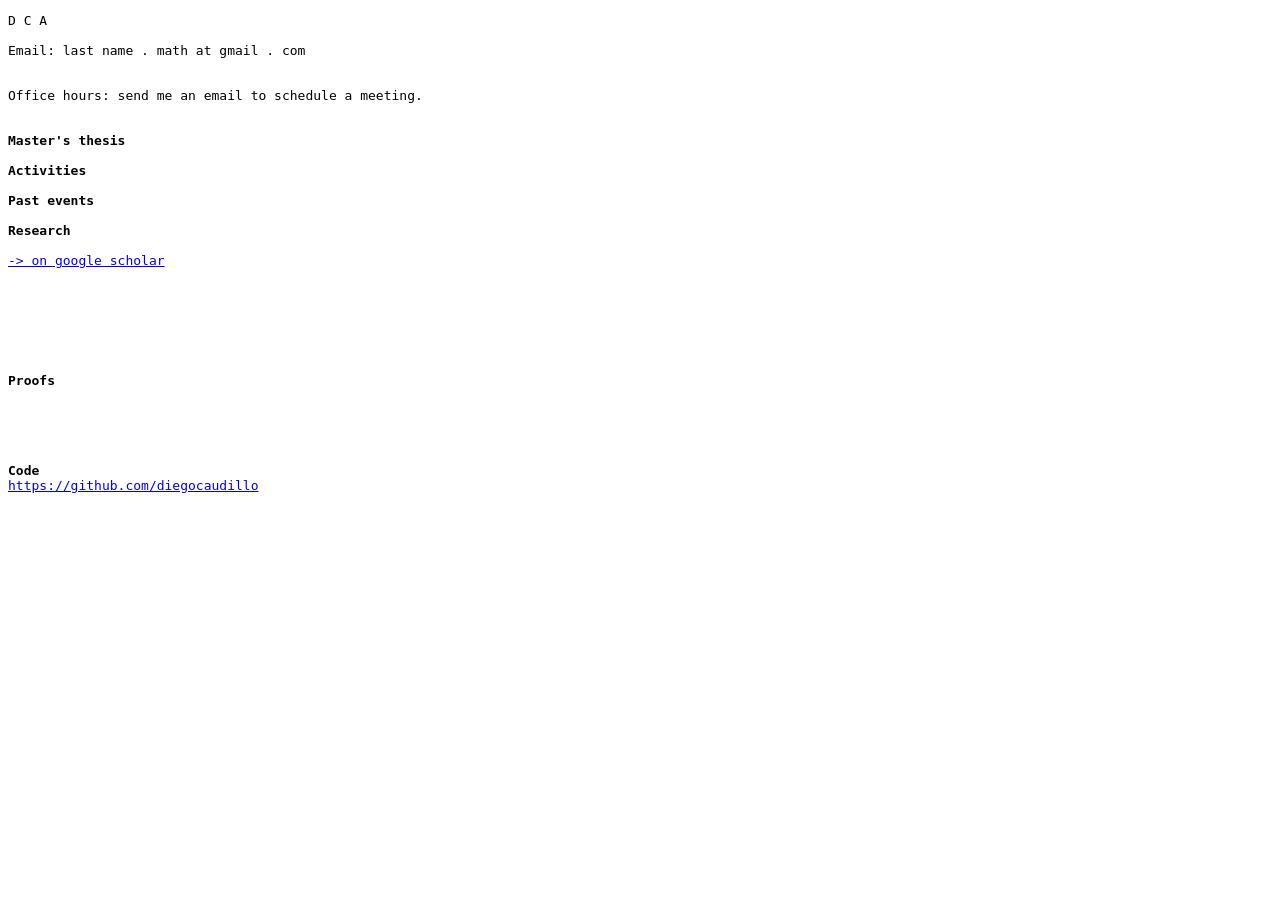
==== index.html @ 2223d01c "Update index.html" ====
<!DOCTYPE HTML PUBLIC "-//W3C//DTD HTML 4.01//EN" "http://www.w3.org/TR/html4/strict.dtd">
<html>
<head>
<meta http-equiv="content-type" content="text/html; charset=UTF-8">
</head>
<body>

<pre id='vimCodeElement'>
D C A 

Email: last name . math at gmail . com


Office hours: send me an email to schedule a meeting.


<b>Master's thesis</b>

<b>Activities</b>

<b>Past events</b>
  
<b>Research</b>

<a href='https://scholar.google.de/citations?user=&hl=en&oi=ao'>-> on google scholar</a>


<br/>
<br/>

<b>Proofs</b>


<br/>

<b>Code</b>
<a href="https://github.com/diegocaudillo">https://github.com/diegocaudillo</a>
</pre>
</body>
</html>
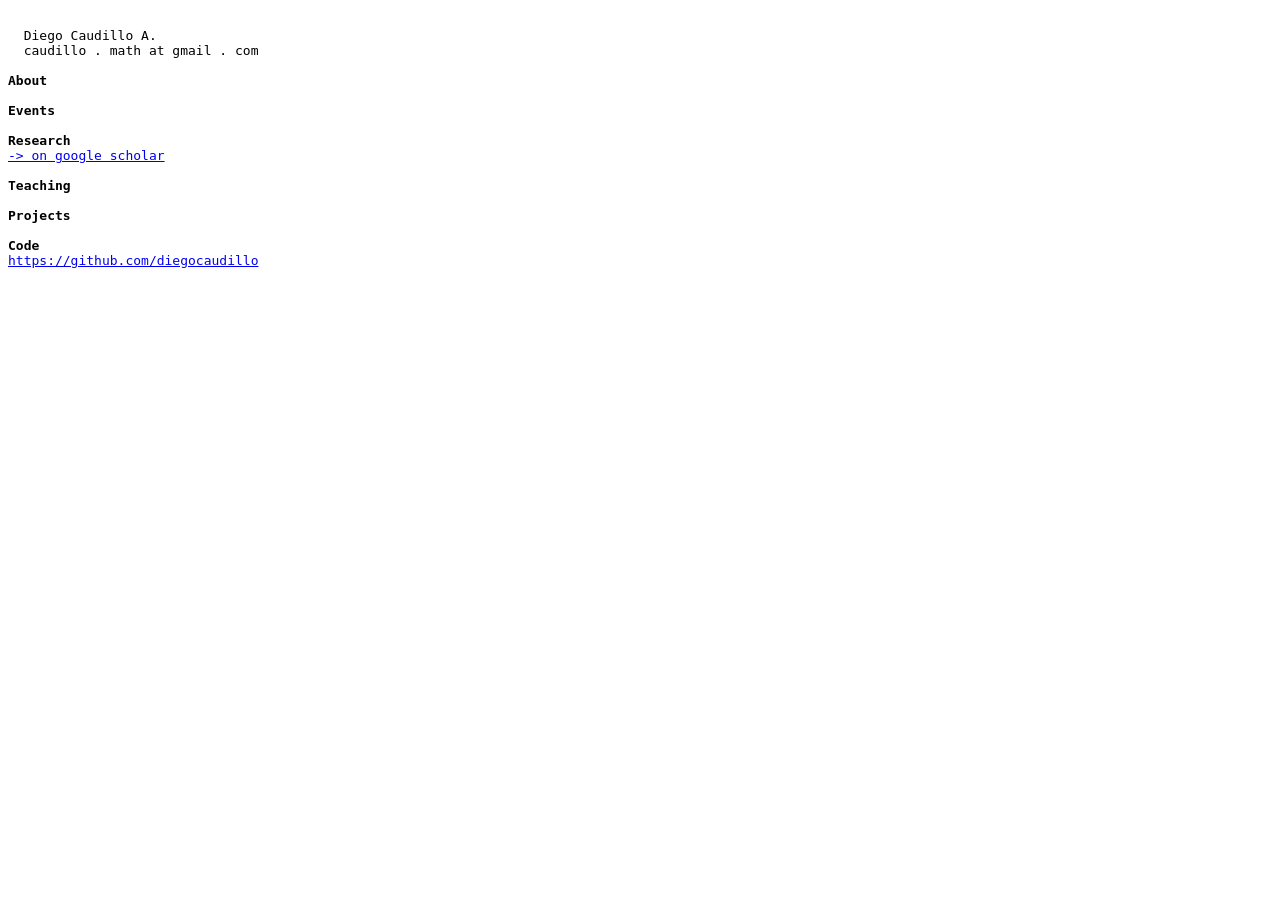
==== commit 197c0b81: "Update index.html" ====
--- a/index.html
+++ b/index.html
@@ -6,35 +6,24 @@
 <body>
 
 <pre id='vimCodeElement'>
-D C A 
 
-Email: last name . math at gmail . com
+  Diego Caudillo A.
+  caudillo . math at gmail . com
 
+<b>About</b>
 
-Office hours: send me an email to schedule a meeting.
-
-
-<b>Master's thesis</b>
-
-<b>Activities</b>
-
-<b>Past events</b>
+<b>Events</b>
   
 <b>Research</b>
+<a href='https://scholar.google.de/citations?user=xFqUCs0AAAAJ&hl=en&oi=ao'>-> on google scholar</a>
 
-<a href='https://scholar.google.de/citations?user=&hl=en&oi=ao'>-> on google scholar</a>
+<b>Teaching</b>
 
-
-<br/>
-<br/>
-
-<b>Proofs</b>
-
-
-<br/>
+<b>Projects</b>
 
 <b>Code</b>
 <a href="https://github.com/diegocaudillo">https://github.com/diegocaudillo</a>
+
 </pre>
 </body>
 </html>
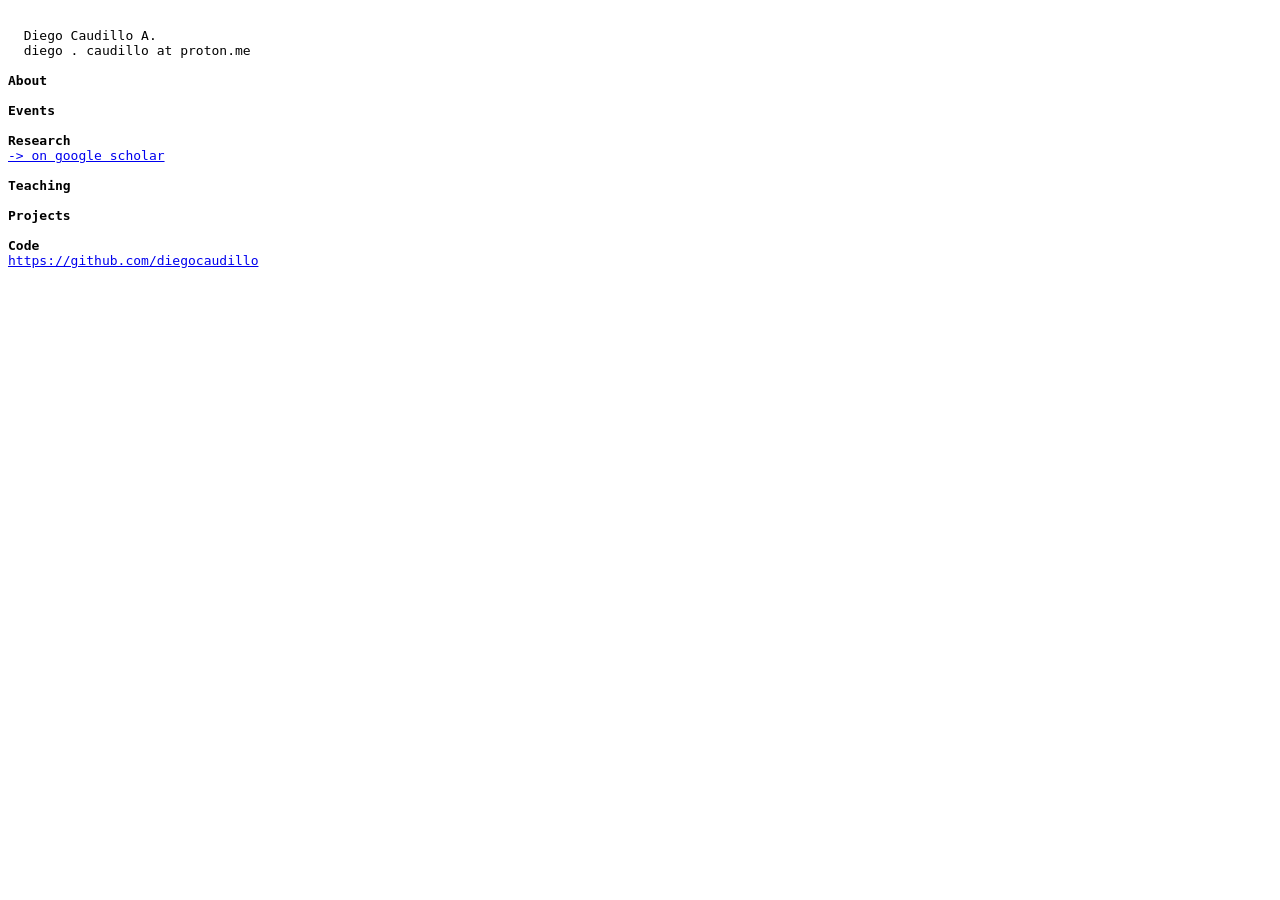
==== commit b6db139e: "Changed email" ====
--- a/index.html
+++ b/index.html
@@ -8,7 +8,7 @@
 <pre id='vimCodeElement'>
 
   Diego Caudillo A.
-  caudillo . math at gmail . com
+  diego . caudillo at proton.me
 
 <b>About</b>
 
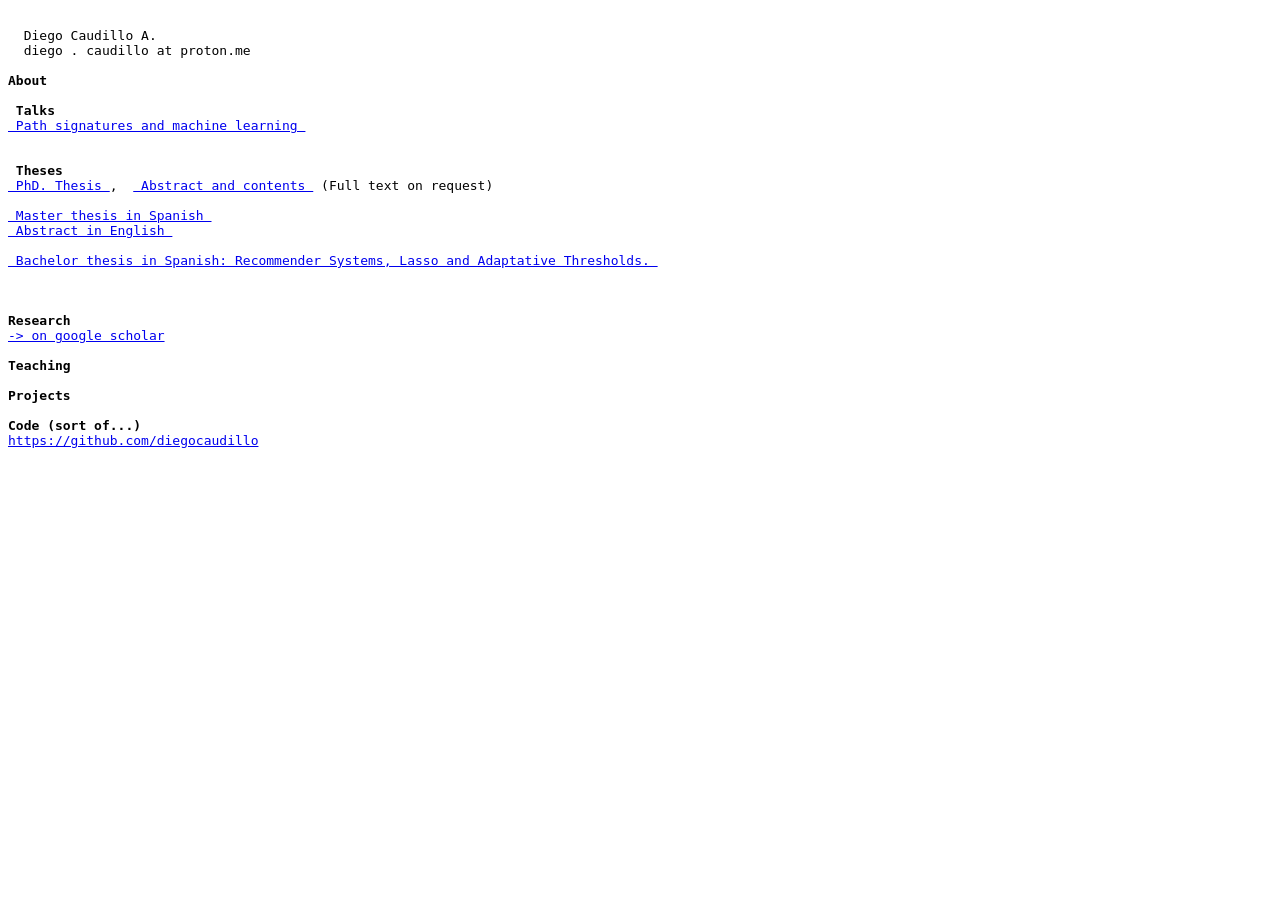
==== commit 1a39677d: "Update index.html" ====
--- a/index.html
+++ b/index.html
@@ -12,7 +12,16 @@
 
 <b>About</b>
 
-<b>Events</b>
+<b> Talks </b>
+<a href="https://diegocaudillo.github.io/TrialLecture.pdf"> Path signatures and machine learning </a> 
+
+  
+<b> Theses </b>
+<a href="https://ntnuopen.ntnu.no/ntnu-xmlui/handle/11250/3200512"> PhD. Thesis </a>,  <a href="https://diegocaudillo.github.io/PhD_Thesis.pdf"> Abstract and contents </a> (Full text on request)<br/>
+<a href="http://cimat.repositorioinstitucional.mx/jspui/handle/1008/1056"> Master thesis in Spanish </a> 
+<a href="https://diegocaudillo.github.io/Thesis%20Abstract.pdf"> Abstract in English </a> <br/>
+<a href="https://www.researchgate.net/publication/323918552_Modelos_Estadisticos_para_Sistemas_de_Recomendacion"> Bachelor thesis in Spanish: Recommender Systems, Lasso and Adaptative Thresholds. </a><br/>
+
   
 <b>Research</b>
 <a href='https://scholar.google.de/citations?user=xFqUCs0AAAAJ&hl=en&oi=ao'>-> on google scholar</a>
@@ -21,7 +30,7 @@
 
 <b>Projects</b>
 
-<b>Code</b>
+<b>Code (sort of...)</b>
 <a href="https://github.com/diegocaudillo">https://github.com/diegocaudillo</a>
 
 </pre>
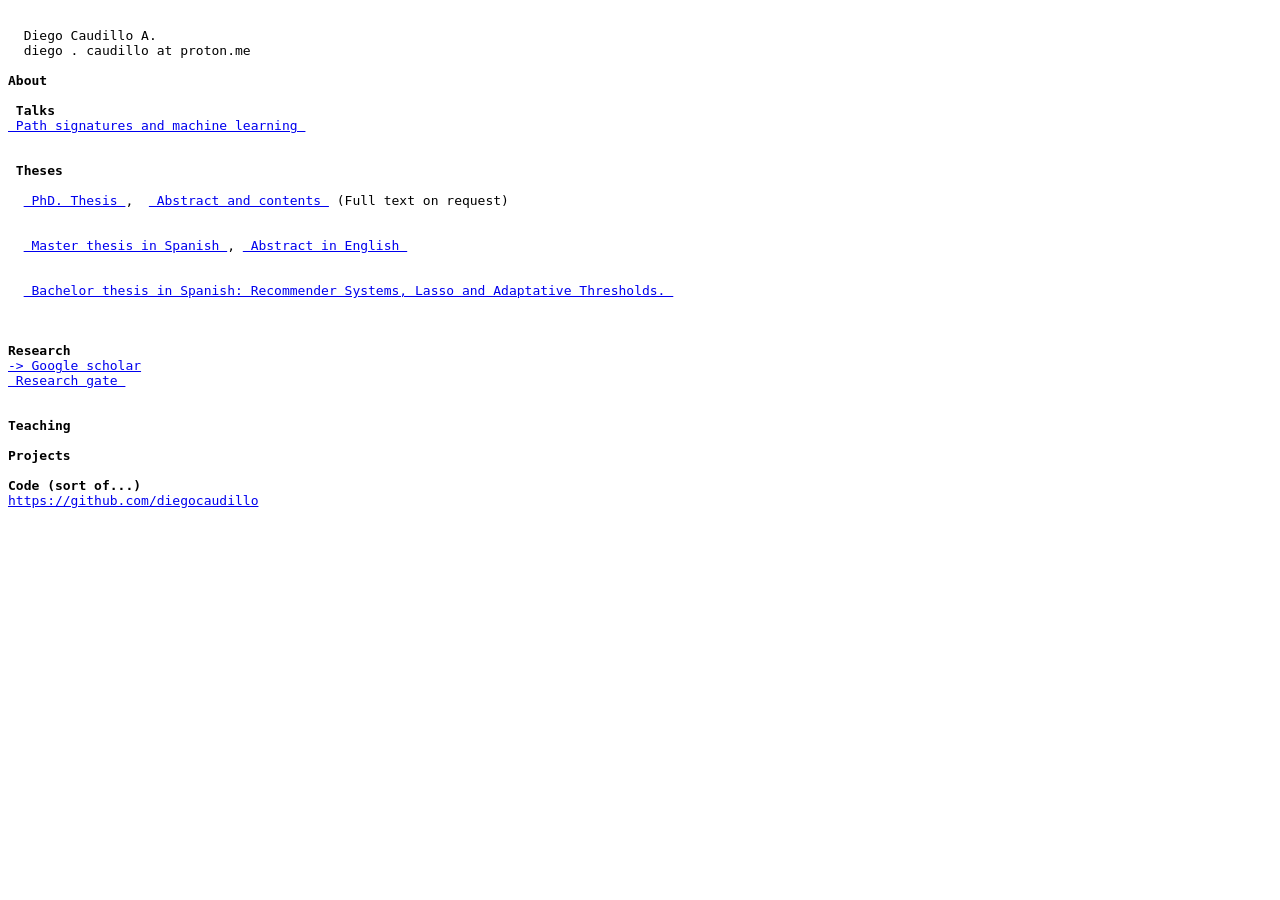
==== commit b124343c: "Update index.html" ====
--- a/index.html
+++ b/index.html
@@ -17,15 +17,19 @@
 
   
 <b> Theses </b>
-<a href="https://ntnuopen.ntnu.no/ntnu-xmlui/handle/11250/3200512"> PhD. Thesis </a>,  <a href="https://diegocaudillo.github.io/PhD_Thesis.pdf"> Abstract and contents </a> (Full text on request)<br/>
-<a href="http://cimat.repositorioinstitucional.mx/jspui/handle/1008/1056"> Master thesis in Spanish </a> 
-<a href="https://diegocaudillo.github.io/Thesis%20Abstract.pdf"> Abstract in English </a> <br/>
-<a href="https://www.researchgate.net/publication/323918552_Modelos_Estadisticos_para_Sistemas_de_Recomendacion"> Bachelor thesis in Spanish: Recommender Systems, Lasso and Adaptative Thresholds. </a><br/>
+
+  <a href="https://ntnuopen.ntnu.no/ntnu-xmlui/handle/11250/3200512"> PhD. Thesis </a>,  <a href="https://diegocaudillo.github.io/PhD_Thesis.pdf"> Abstract and contents </a> (Full text on request)<br/>
+
+  <a href="http://cimat.repositorioinstitucional.mx/jspui/handle/1008/1056"> Master thesis in Spanish </a>, <a href="https://diegocaudillo.github.io/Thesis%20Abstract.pdf"> Abstract in English </a> <br/>
+
+  <a href="https://www.researchgate.net/publication/323918552_Modelos_Estadisticos_para_Sistemas_de_Recomendacion"> Bachelor thesis in Spanish: Recommender Systems, Lasso and Adaptative Thresholds. </a><br/>
 
   
 <b>Research</b>
-<a href='https://scholar.google.de/citations?user=xFqUCs0AAAAJ&hl=en&oi=ao'>-> on google scholar</a>
+<a href='https://scholar.google.de/citations?user=xFqUCs0AAAAJ&hl=en&oi=ao'>-> Google scholar</a>
+<a href="https://www.researchgate.net/profile/Diego_Caudillo"> Research gate </a>
 
+  
 <b>Teaching</b>
 
 <b>Projects</b>
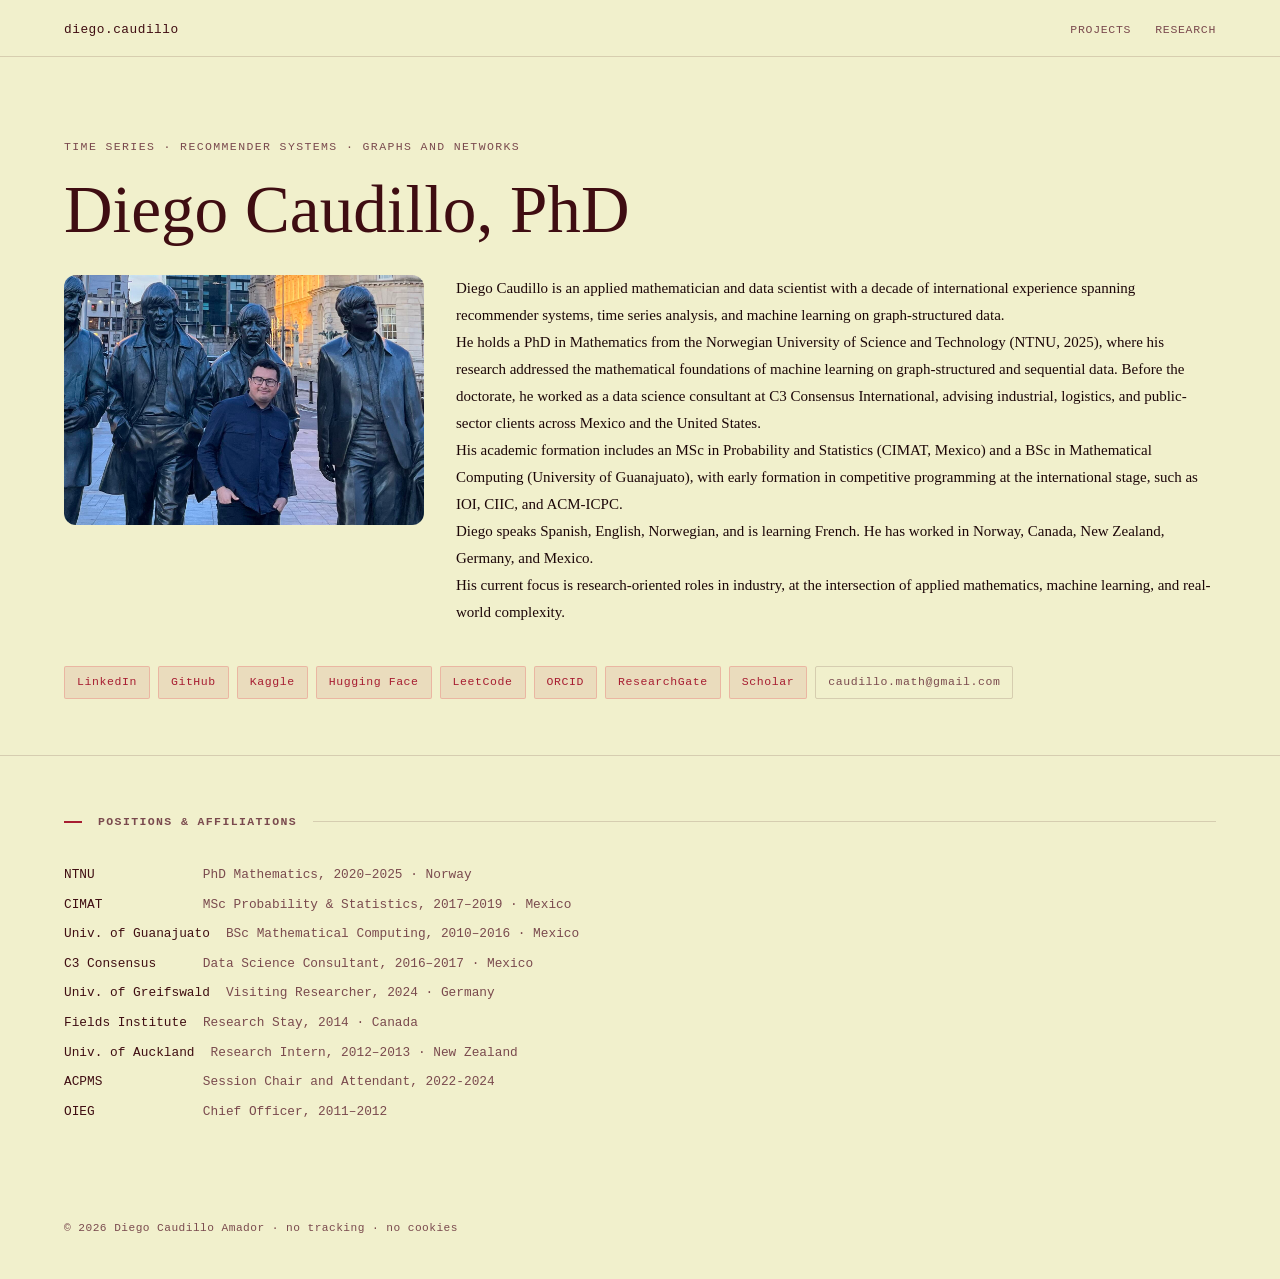
==== commit 447aa2e9: "New webpage Personal style and includes bio and real data" ====
--- a/index.html
+++ b/index.html
@@ -1,42 +1,140 @@
-<!DOCTYPE HTML PUBLIC "-//W3C//DTD HTML 4.01//EN" "http://www.w3.org/TR/html4/strict.dtd">
-<html>
+<!DOCTYPE html>
+<html lang="en">
 <head>
-<meta http-equiv="content-type" content="text/html; charset=UTF-8">
+<meta charset="UTF-8">
+<meta name="viewport" content="width=device-width, initial-scale=1.0">
+<title>Diego Caudillo</title>
+<link rel="stylesheet" href="style.css">
+<style>
+  /* ── HERO ── */
+  #about { padding: 5rem 0 3.5rem; border-bottom: 1px solid var(--rule); }
+  .kicker {
+    font-family: var(--mono); font-size: 0.72rem; letter-spacing: 0.12em;
+    text-transform: uppercase; color: var(--text-muted); margin-bottom: 1rem;
+  }
+  h1 {
+    font-family: var(--serif); font-size: clamp(2.8rem, 6vw, 4.2rem);
+    font-weight: 400; line-height: 1.1; color: var(--accent); margin-bottom: 1.75rem;
+  }
+  h1 em { font-style: italic; color: var(--text-muted); }
+
+
+  /* ── SECTION CARDS ── */
+  .section-cards {
+    display: grid;
+    grid-template-columns: repeat(auto-fit, minmax(200px, 1fr));
+    gap: 1rem;
+    margin-bottom: 0;
+  }
+  .section-card {
+    display: block; text-decoration: none;
+    border: 1px solid var(--rule); border-radius: 3px;
+    padding: 1.25rem 1.5rem;
+    transition: border-color 0.15s, background 0.15s;
+    background: transparent;
+  }
+  .section-card:hover {
+    border-color: rgba(231,29,54,0.3);
+    background: var(--punch-dim);
+  }
+  .section-card:hover .card-title { color: var(--punch); }
+  .card-label {
+    font-family: var(--mono); font-size: 0.65rem; letter-spacing: 0.1em;
+    text-transform: uppercase; color: var(--text-muted); margin-bottom: 0.4rem;
+  }
+  .card-title {
+    font-family: var(--serif); font-size: 1.25rem; font-weight: 500;
+    color: var(--accent); line-height: 1.2; transition: color 0.15s;
+  }
+  .card-desc {
+    font-family: var(--mono); font-size: 0.7rem; color: var(--text-muted);
+    margin-top: 0.5rem; line-height: 1.5;
+  }
+</style>
 </head>
 <body>
 
-<pre id='vimCodeElement'>
+<nav>
+  <div class="wrap">
+    <a href="index.html" class="site-name">diego.caudillo</a>
+    <ul>
+      <li><a href="portfolio.html">Projects</a></li>
+      <li><a href="research.html">Research</a></li>
+    </ul>
+  </div>
+</nav>
 
-  Diego Caudillo A.
-  diego . caudillo at proton.me
+<!-- ── ABOUT ── -->
+<section id="about">
+  <div class="wrap">
+    <p class="kicker">Time Series &middot; Recommender Systems &middot; Graphs and Networks</p>
+    <h1>Diego Caudillo, PhD </h1>
 
-<b>About</b>
+    <div style="display:flex; gap:2rem; align-items:flex-start;">
+  <img src="IMG_8859.jpeg" alt="Diego meets The Beatles"
+       style="width:360px; height:250px; border-radius:12px; object-fit:cover; flex-shrink:0;">
+  <p style="font-size:15px; line-height:1.8; margin:0;">
+    Diego Caudillo is an applied mathematician and data scientist with a decade of 
+    international experience spanning recommender systems, time series analysis, and machine learning
+    on graph-structured data. <br/>
+    
+    He holds a PhD in Mathematics from the Norwegian University of
+    Science and Technology (NTNU, 2025), where his research addressed the 
+    mathematical foundations of machine learning on graph-structured and sequential data. 
+    Before the doctorate, he worked as a data science consultant at C3 Consensus International, 
+    advising industrial, logistics, and public-sector clients across Mexico and the United States. <br/>
+    
+    His academic formation includes an MSc in Probability and Statistics (CIMAT, Mexico) and a 
+    BSc in Mathematical Computing (University of Guanajuato), with early formation in 
+    competitive programming at the international stage, such as IOI, CIIC, and ACM-ICPC. <br/>
+    
+    Diego speaks Spanish, English, Norwegian, and is learning French. 
+    He has worked in Norway, Canada, New Zealand, Germany, and Mexico.<br/>
+    
+    His current focus is research-oriented roles in industry, 
+    at the intersection of applied mathematics, machine learning, and real-world complexity.</p>
 
-<b> Talks </b>
-<a href="https://diegocaudillo.github.io/TrialLecture.pdf"> Path signatures and machine learning </a> 
+    </div>
+    <div style="margin-bottom: 2.5rem;"></div>
 
-  
-<b> Theses </b>
+    <div class="links-row">
+      <a href="https://www.linkedin.com/in/diegocaudilloamador/" target="_blank" rel="noopener">LinkedIn</a>
+      <a href="https://github.com/diegocaudillo" target="_blank" rel="noopener">GitHub</a>
+      <a href="https://www.kaggle.com/diegocaudillono" target="_blank" rel="noopener">Kaggle</a>
+      <a href="https://huggingface.co/dcaudillo" target="_blank" rel="noopener">Hugging Face</a>
+      <a href="https://leetcode.com/u/0gODHWwfIW/" target="_blank" rel="noopener">LeetCode</a>
+      <a href="https://orcid.org/0000-0001-5652-9534" target="_blank" rel="noopener">ORCID</a>
+      <a href="https://www.researchgate.net/profile/Diego_Caudillo" target="_blank" rel="noopener">ResearchGate</a>
+      <a href="https://scholar.google.com/citations?user=xFqUCs0AAAAJ" target="_blank" rel="noopener">Scholar</a>
+      <a href="mailto:caudillo.math@gmail.com" class="email">caudillo.math@gmail.com</a>
+    </div>
+  </div>
+</section>
 
-  <a href="https://ntnuopen.ntnu.no/ntnu-xmlui/handle/11250/3200512"> PhD. Thesis </a>,  <a href="https://diegocaudillo.github.io/PhD_Thesis.pdf"> Abstract and contents </a> (Full text on request)<br/>
+<!-- ── ASSOCIATIONS ── -->
+<section id="associations">
+  <div class="wrap">
+    <h2>Positions &amp; Affiliations</h2>
+    <ul class="assoc-list">
+      <li><strong>NTNU</strong> PhD Mathematics, 2020–2025 &middot; Norway</li>
+      <li><strong>CIMAT</strong> MSc Probability &amp; Statistics, 2017–2019 &middot; Mexico</li>
+      <li><strong>Univ. of Guanajuato</strong> BSc Mathematical Computing, 2010–2016 &middot; Mexico</li>
+      <li><strong>C3 Consensus</strong> Data Science Consultant, 2016–2017 &middot; Mexico</li>
+      <li><strong>Univ. of Greifswald</strong> Visiting Researcher, 2024 &middot; Germany</li>
+      <li><strong>Fields Institute</strong> Research Stay, 2014 &middot; Canada</li>
+      <li><strong>Univ. of Auckland</strong> Research Intern, 2012–2013 &middot; New Zealand</li>
+      <li><strong>ACPMS</strong> Session Chair and Attendant, 2022-2024</li>
+      <li><strong>OIEG</strong> Chief Officer, 2011–2012</li>
+    </ul>
+  </div>
+</section>
 
-  <a href="http://cimat.repositorioinstitucional.mx/jspui/handle/1008/1056"> Master thesis in Spanish </a>, <a href="https://diegocaudillo.github.io/Thesis%20Abstract.pdf"> Abstract in English </a> <br/>
+<footer>
+  <div class="wrap">
+    &copy; <span id="yr"></span> Diego Caudillo Amador &middot; no tracking &middot; no cookies
+  </div>
+</footer>
 
-  <a href="https://www.researchgate.net/publication/323918552_Modelos_Estadisticos_para_Sistemas_de_Recomendacion"> Bachelor thesis in Spanish: Recommender Systems, Lasso and Adaptative Thresholds. </a><br/>
-
-  
-<b>Research</b>
-<a href='https://scholar.google.de/citations?user=xFqUCs0AAAAJ&hl=en&oi=ao'>-> Google scholar</a>
-<a href="https://www.researchgate.net/profile/Diego_Caudillo"> Research gate </a>
-
-  
-<b>Teaching</b>
-
-<b>Projects</b>
-
-<b>Code (sort of...)</b>
-<a href="https://github.com/diegocaudillo">https://github.com/diegocaudillo</a>
-
-</pre>
+<script>document.getElementById('yr').textContent = new Date().getFullYear();</script>
 </body>
 </html>
--- a/style.css
+++ b/style.css
@@ -0,0 +1,177 @@
+:root {
+  --accent:    #3f0d12;
+  --accent-mid:#a71d31;
+  --tan:       #d5bf86;
+  --tan-dim:   rgba(213,191,134,0.35);
+  --warm:      #8d775f;
+  --punch:     #a71d31;
+  --punch-dim: rgba(167,29,49,0.09);
+  --text:      #1c0608;
+  --text-muted:#7a4a4e;
+  --bg:        #f1f0cc;
+  --rule:      rgba(63,13,18,0.15);
+  --mono: 'DM Mono', monospace;
+  --serif: 'Cormorant Garamond', Georgia, serif;
+}
+
+*, *::before, *::after { box-sizing: border-box; margin: 0; padding: 0; }
+html { scroll-behavior: smooth; }
+
+body {
+  font-family: var(--serif);
+  font-size: 1.125rem;
+  line-height: 1.75;
+  color: var(--text);
+  background: var(--bg);
+}
+
+.wrap { width: 100%; padding: 0 5vw; }
+
+/* ── NAV ── */
+nav {
+  position: sticky; top: 0; z-index: 10;
+  background: rgba(241,240,204,0.93);
+  backdrop-filter: blur(6px);
+  border-bottom: 1px solid var(--rule);
+  padding: 0.75rem 0;
+}
+nav .wrap {
+  display: flex; align-items: baseline;
+  justify-content: space-between; gap: 1rem; flex-wrap: wrap;
+}
+.site-name {
+  font-family: var(--mono); font-size: 0.8rem; font-weight: 500;
+  color: var(--accent); letter-spacing: 0.04em; text-decoration: none;
+}
+nav ul { display: flex; list-style: none; gap: 1.5rem; flex-wrap: wrap; }
+nav ul a {
+  font-family: var(--mono); font-size: 0.72rem; letter-spacing: 0.06em;
+  color: var(--text-muted); text-decoration: none; text-transform: uppercase;
+  transition: color 0.15s;
+}
+nav ul a:hover, nav ul a.active { color: var(--punch); }
+
+/* ── SECTIONS ── */
+section { padding: 3.5rem 0; border-bottom: 1px solid var(--rule); }
+section:last-of-type { border-bottom: none; }
+
+h2 {
+  font-family: var(--mono); font-size: 0.72rem; letter-spacing: 0.12em;
+  text-transform: uppercase; color: var(--text-muted); margin-bottom: 2rem;
+  display: flex; align-items: center; gap: 1rem;
+}
+h2::before {
+  content: ''; display: inline-block;
+  width: 18px; height: 2px;
+  background: var(--punch); flex-shrink: 0;
+}
+h2::after { content: ''; flex: 1; height: 1px; background: var(--rule); }
+
+h3 {
+  font-family: var(--serif); font-size: 1.4rem; font-weight: 500;
+  color: var(--accent); margin-bottom: 0.25rem; line-height: 1.3;
+}
+
+/* ── ENTRIES ── */
+.entry-list { display: flex; flex-direction: column; gap: 2rem; }
+.entry { display: grid; grid-template-columns: 6.5rem 1fr; gap: 0 1.5rem; }
+.entry-year {
+  font-family: var(--mono); font-size: 0.75rem; color: var(--text-muted);
+  padding-top: 0.3rem; text-align: right; line-height: 1.5;
+}
+.entry p { font-size: 1rem; line-height: 1.7; }
+.entry em { font-style: italic; }
+
+/* ── LINKS (punch red) ── */
+a { color: var(--punch); text-underline-offset: 3px; text-decoration-color: rgba(231,29,54,0.3); transition: text-decoration-color 0.15s; }
+a:hover { text-decoration-color: var(--punch); }
+
+/* ── PROFILE LINKS ── */
+.links-row { display: flex; flex-wrap: wrap; gap: 0.5rem; }
+.links-row a {
+  font-family: var(--mono); font-size: 0.72rem; letter-spacing: 0.05em;
+  color: var(--punch); background: var(--punch-dim);
+  border: 1px solid rgba(231,29,54,0.2);
+  border-radius: 2px; padding: 0.35rem 0.75rem; text-decoration: none;
+  transition: background 0.15s, border-color 0.15s;
+}
+.links-row a:hover { background: rgba(231,29,54,0.16); border-color: rgba(231,29,54,0.4); }
+.links-row a.email {
+  color: var(--text-muted); background: transparent;
+  border-color: var(--rule);
+}
+.links-row a.email:hover { color: var(--punch); border-color: rgba(231,29,54,0.3); }
+
+/* ── TAGS ── */
+.tag {
+  display: inline-block; font-family: var(--mono); font-size: 0.65rem;
+  letter-spacing: 0.06em; background: var(--tan-dim); color: var(--warm);
+  border-radius: 2px; padding: 0.15rem 0.5rem; margin-right: 0.3rem;
+  vertical-align: middle; text-decoration: none;
+}
+
+/* ── CTA ── */
+.cta-block {
+  padding: 1.75rem 2rem;
+  border-left: 3px solid var(--punch);
+  background: var(--punch-dim);
+  border-radius: 0 4px 4px 0;
+}
+.cta-block p {
+  font-family: var(--serif); font-size: 1.1rem; line-height: 1.75;
+  color: var(--text); margin-bottom: 0.75rem;
+}
+.cta-link {
+  font-family: var(--mono); font-size: 0.78rem; letter-spacing: 0.05em;
+  color: var(--punch); text-decoration: none;
+  border-bottom: 1px solid rgba(231,29,54,0.35); padding-bottom: 1px;
+  transition: border-color 0.15s;
+}
+.cta-link:hover { border-color: var(--punch); }
+
+/* ── ASSOC LIST ── */
+.assoc-list { list-style: none; display: flex; flex-direction: column; gap: 0.45rem; }
+.assoc-list li {
+  font-family: var(--mono); font-size: 0.8rem; color: var(--text-muted);
+  display: flex; gap: 1rem; flex-wrap: wrap; align-items: baseline;
+}
+.assoc-list li strong { color: var(--accent); font-weight: 500; min-width: 16ch; flex-shrink: 0; }
+
+/* ── SECTION NAV PILLS (for sub-pages) ── */
+.sub-nav {
+  display: flex; flex-wrap: wrap; gap: 0.5rem;
+  padding: 1.5rem 0 0;
+}
+.sub-nav a {
+  font-family: var(--mono); font-size: 0.7rem; letter-spacing: 0.07em;
+  text-transform: uppercase; color: var(--text-muted);
+  border: 1px solid var(--rule); border-radius: 2px;
+  padding: 0.3rem 0.7rem; text-decoration: none;
+  transition: color 0.15s, border-color 0.15s;
+}
+.sub-nav a:hover { color: var(--punch); border-color: rgba(231,29,54,0.3); }
+
+/* ── FOOTER ── */
+footer {
+  padding: 2.5rem 0;
+  font-family: var(--mono); font-size: 0.7rem;
+  color: var(--text-muted); letter-spacing: 0.04em;
+}
+footer a { color: var(--text-muted); }
+footer a:hover { color: var(--punch); }
+
+/* ── PAGE HEADER (sub-pages) ── */
+.page-header { padding: 4rem 0 3rem; border-bottom: 1px solid var(--rule); }
+.page-header .kicker {
+  font-family: var(--mono); font-size: 0.72rem; letter-spacing: 0.12em;
+  text-transform: uppercase; color: var(--text-muted); margin-bottom: 0.75rem;
+}
+.page-header h1 {
+  font-family: var(--serif); font-size: clamp(2.2rem, 5vw, 3.2rem);
+  font-weight: 400; line-height: 1.15; color: var(--accent);
+}
+
+@media (max-width: 560px) {
+  .entry { grid-template-columns: 1fr; }
+  .entry-year { text-align: left; margin-bottom: 0.2rem; }
+}
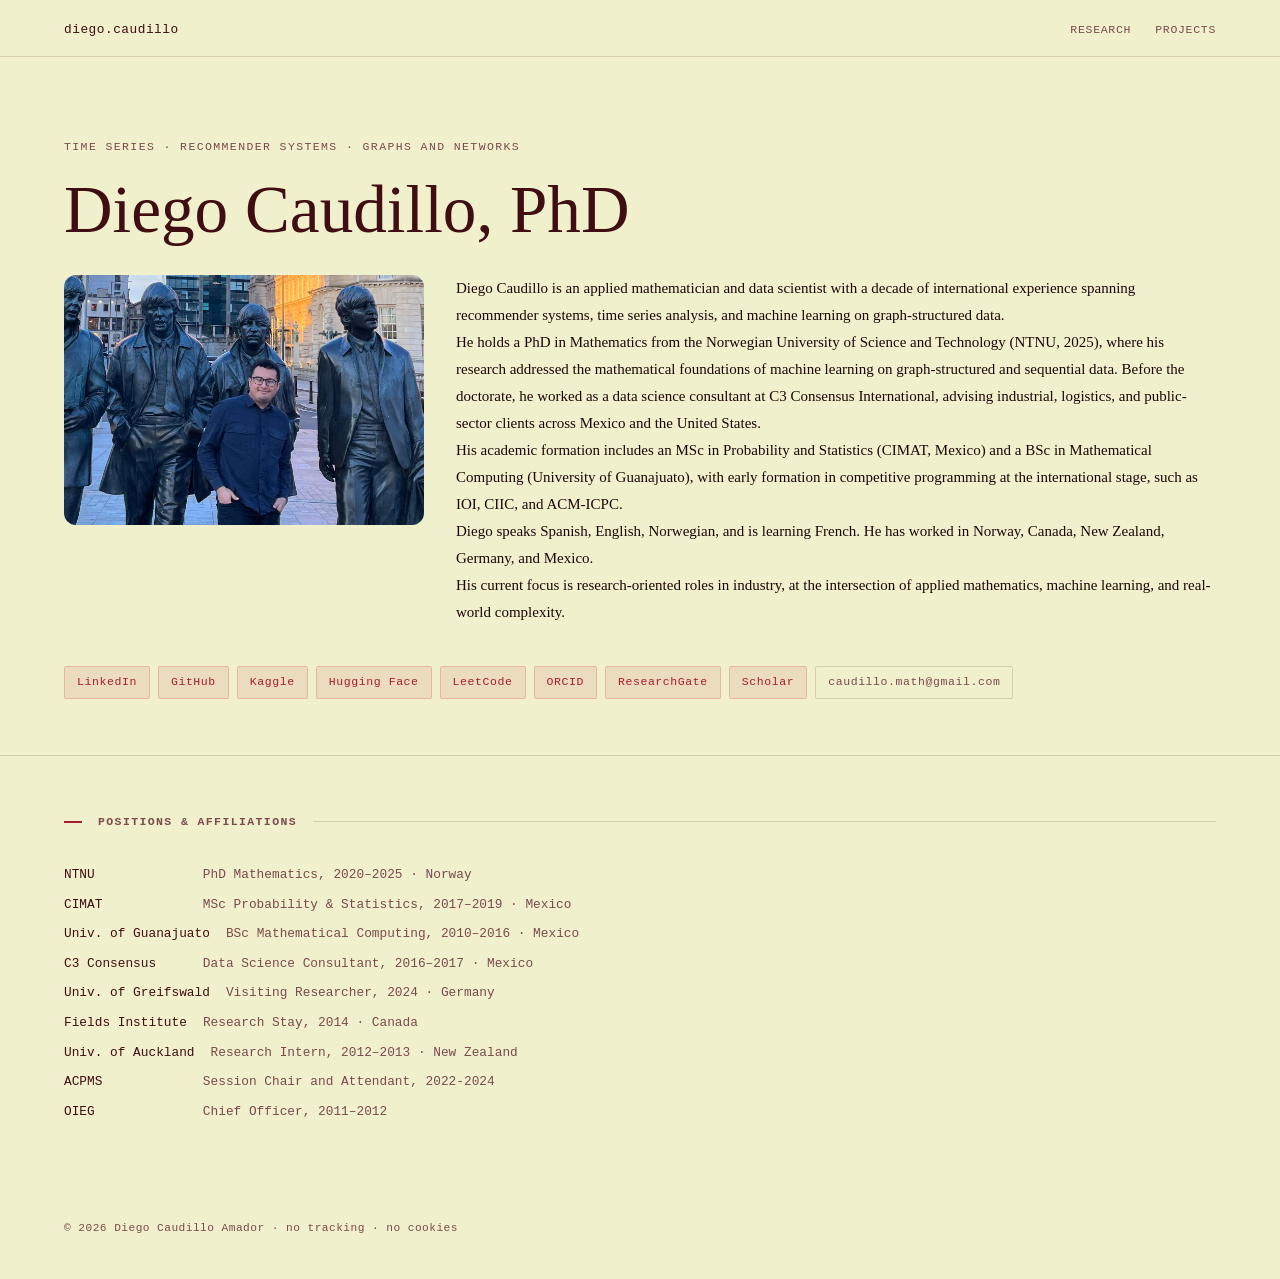
==== commit 6022155f: "Move Projects link in navigation menu" ====
--- a/index.html
+++ b/index.html
@@ -58,8 +58,8 @@
   <div class="wrap">
     <a href="index.html" class="site-name">diego.caudillo</a>
     <ul>
+      <li><a href="research.html">Research</a></li>
       <li><a href="portfolio.html">Projects</a></li>
-      <li><a href="research.html">Research</a></li>
     </ul>
   </div>
 </nav>
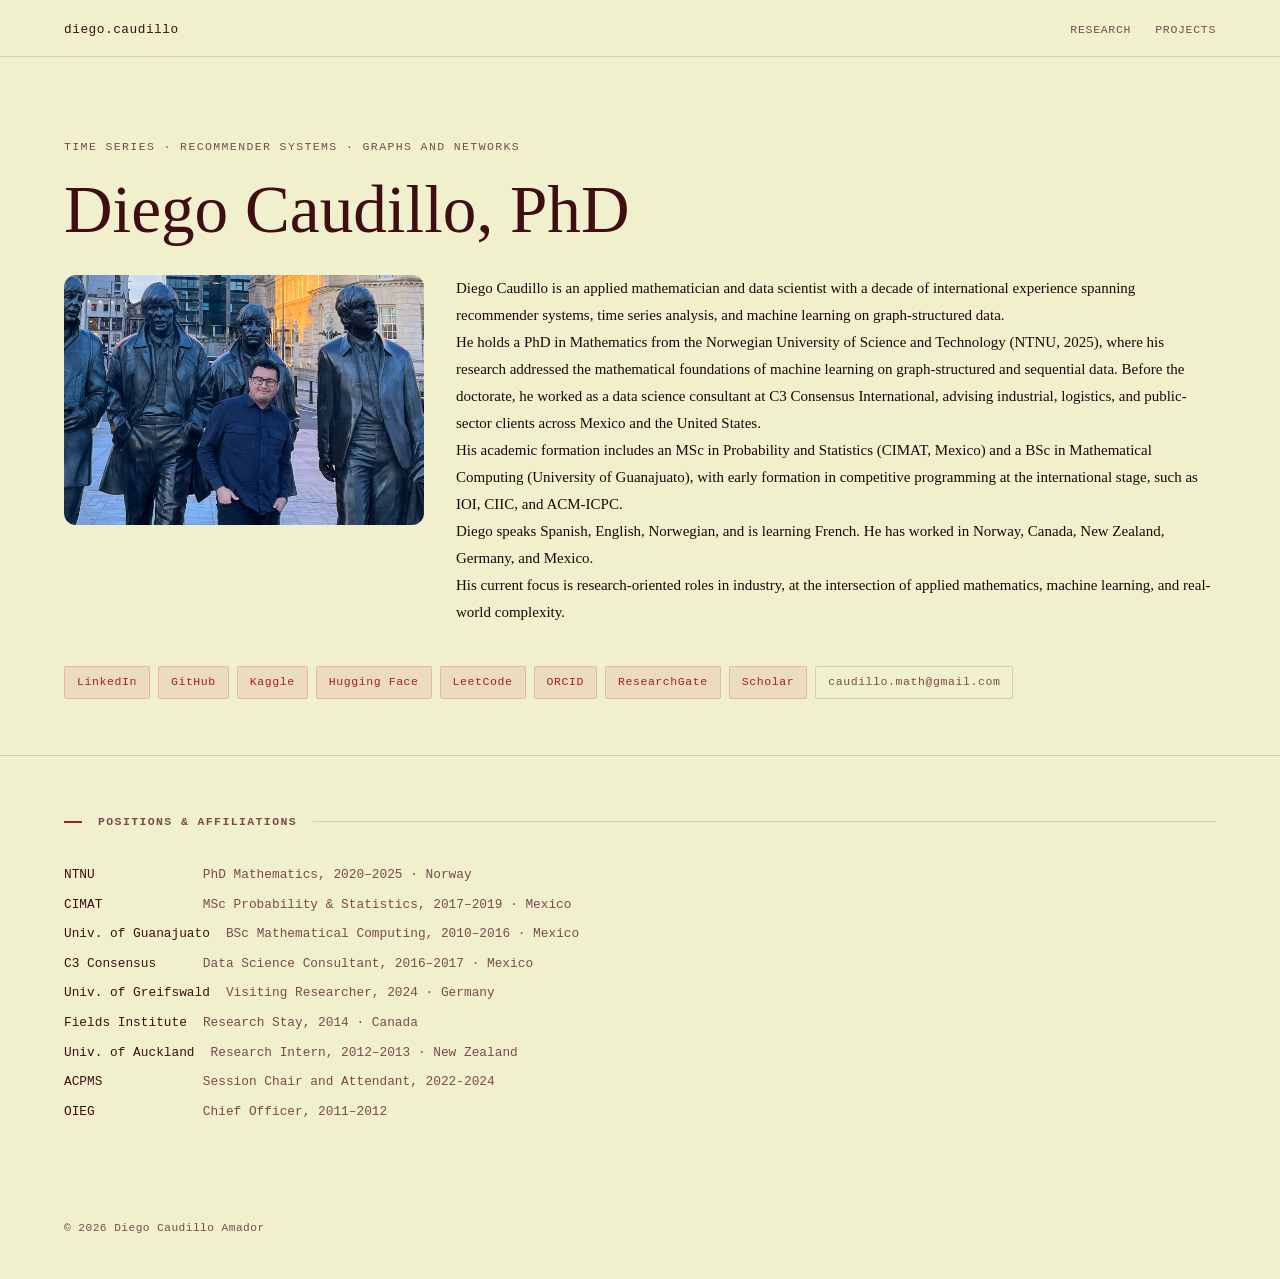
==== commit 568d17a6: "Update footer content in index.html Removed 'no tracking · no cookies' from footer." ====
--- a/index.html
+++ b/index.html
@@ -131,7 +131,7 @@
 
 <footer>
   <div class="wrap">
-    &copy; <span id="yr"></span> Diego Caudillo Amador &middot; no tracking &middot; no cookies
+    &copy; <span id="yr"></span> Diego Caudillo Amador 
   </div>
 </footer>
 
